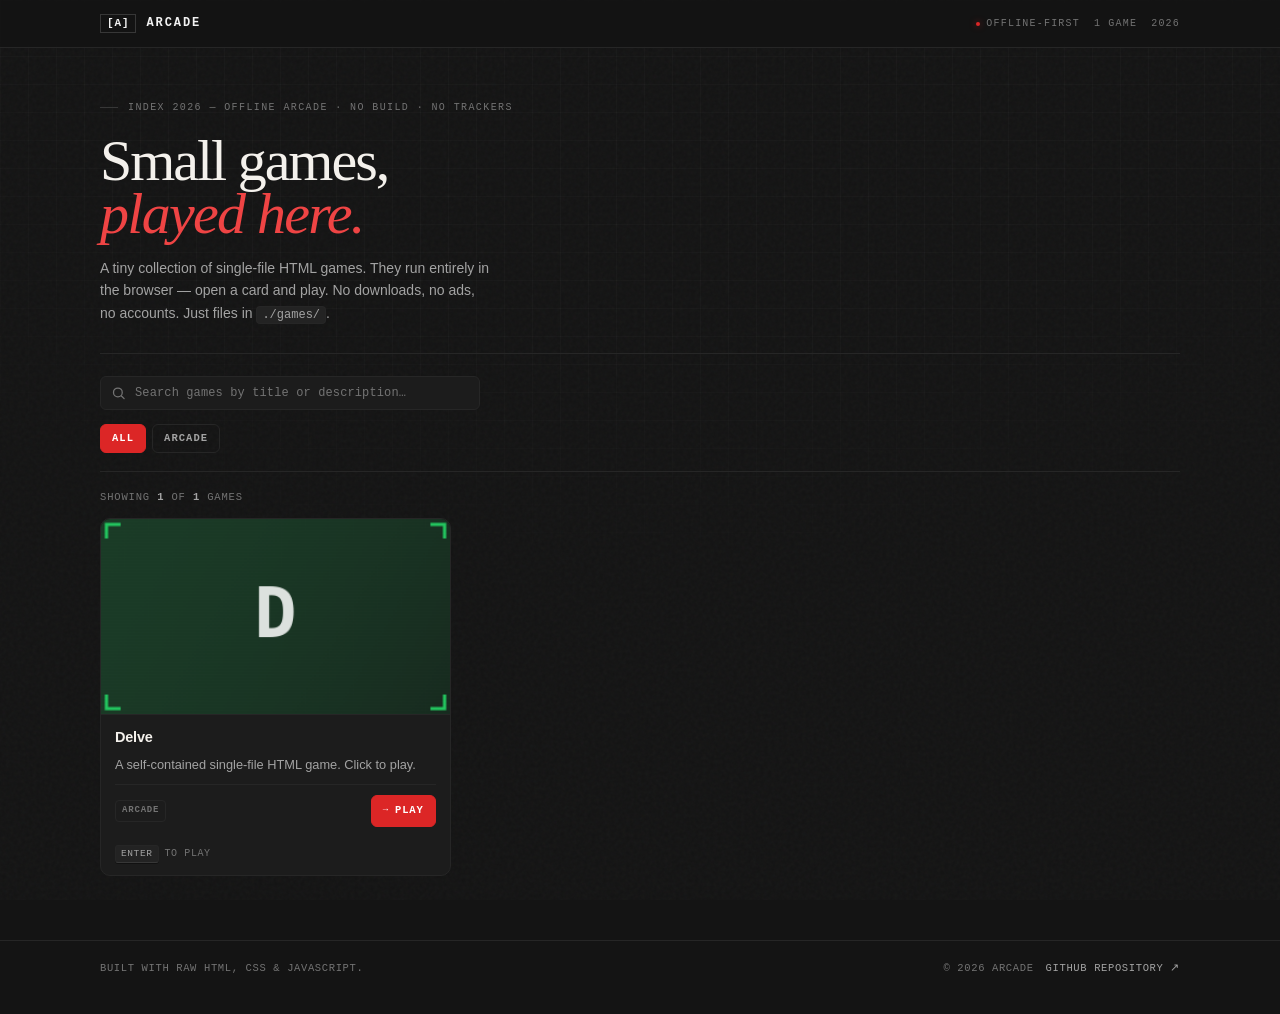
==== index.html @ 71272cf6 "Initial site: game display with auto-discovery" ====
<!DOCTYPE html>
<html lang="en">
<head>
  <meta charset="UTF-8" />
  <meta name="viewport" content="width=device-width, initial-scale=1.0" />
  <meta name="description" content="A sleek, dark-themed arcade of self-contained single-file HTML games. No downloads, no dependencies — just play." />
  <meta name="theme-color" content="#141414" />
  <title>Arcade — Instant Browser Games</title>
  <link rel="stylesheet" href="./style.css" />
  <link rel="icon" href="data:image/svg+xml,%3Csvg xmlns='http://www.w3.org/2000/svg' viewBox='0 0 32 32'%3E%3Crect width='32' height='32' rx='6' fill='%23141414' stroke='%23dc2626'/%3E%3Ctext x='16' y='21' font-family='monospace' font-size='13' font-weight='700' fill='%23ef4444' text-anchor='middle'%3E[A]%3C/text%3E%3C/svg%3E" />
  <script defer src="./js/app.js"></script>
</head>
<body>
  <header class="site-header">
    <div class="header-inner">
      <a class="brand" href="./index.html" aria-label="Arcade home">
        <span class="brand-mark" aria-hidden="true">[A]</span>
        <span class="brand-name">Arcade</span>
      </a>
      <div class="header-meta" aria-hidden="true">
        <span><i></i> Offline-first</span>
        <span id="header-count">— games</span>
        <span>2026</span>
      </div>
    </div>
  </header>

  <main class="site-main" id="main">
    <section class="hero" aria-labelledby="hero-title">
      <div class="hero-meta">Index 2026 — Offline arcade · No build · No trackers</div>
      <h1 id="hero-title">Small games,<br /><em>played here.</em></h1>
      <p>
        A tiny collection of single-file HTML games. They run entirely in the browser —
        open a card and play. No downloads, no ads, no accounts. Just files in
        <code style="font-family: var(--font-mono); font-size: 12px; background: #232323; border: 1px solid var(--line); padding: 1px 5px; border-radius: 4px;">./games/</code>.
      </p>
    </section>

    <section class="controls" aria-label="Search and filter games">
      <div class="search-box" id="search-box">
        <span class="search-icon" aria-hidden="true">
          <svg width="15" height="15" viewBox="0 0 24 24" fill="none" stroke="currentColor" stroke-width="2" stroke-linecap="round">
            <circle cx="11" cy="11" r="7"></circle>
            <path d="m21 21-4.3-4.3"></path>
          </svg>
        </span>
        <input
          type="search"
          id="search-input"
          placeholder="Search games by title or description…"
          aria-label="Search games"
          autocomplete="off"
          spellcheck="false"
        />
        <button class="search-clear" id="search-clear" aria-label="Clear search" title="Clear search">&times;</button>
      </div>
      <div class="tag-filter" id="tag-filter" role="group" aria-label="Filter by category"></div>
    </section>

    <section aria-label="Game list">
      <div class="grid-stats" id="grid-stats">
        <p class="count" id="game-count" role="status" aria-live="polite"></p>
        <button class="clear-filters-link" id="clear-filters" type="button" hidden>Reset search &amp; filters</button>
      </div>
      <div class="game-grid" id="game-grid"></div>
    </section>
  </main>

  <footer class="site-footer">
    <div class="footer-inner">
      <span>Built with raw HTML, CSS &amp; JavaScript.</span>
      <span class="spacer"></span>
      <span>© <span id="footer-year">2026</span> Arcade</span>
      <a href="https://github.com/" target="_blank" rel="noopener noreferrer">GitHub Repository ↗</a>
    </div>
  </footer>

  <!-- Theater modal for playing games -->
  <div class="modal-overlay" id="modal-overlay" role="dialog" aria-modal="true" aria-label="Game player">
    <div class="modal" id="modal">
      <header class="modal-header">
        <h2 class="modal-title" id="modal-title">Game</h2>
        <div class="modal-controls">
          <button class="tool-btn" id="btn-fullscreen" type="button" title="Toggle fullscreen (F)">
            <span aria-hidden="true" class="fs-icon">⛶</span><span class="txt">Fullscreen</span>
          </button>
          <button class="tool-btn" id="btn-reload" type="button" title="Reload game (R)">
            <span aria-hidden="true">↻</span><span class="txt">Reload</span>
          </button>
          <button class="tool-btn close-btn" id="btn-close" type="button" title="Close (Esc)">
            <span aria-hidden="true">&times;</span><span class="txt">Close</span>
          </button>
        </div>
      </header>
      <div class="modal-stage" id="modal-stage"></div>
      <footer class="modal-footer">
        <span>Tip: <kbd>Esc</kbd> close</span>
        <span><kbd>F</kbd> fullscreen</span>
        <span><kbd>R</kbd> restart</span>
        <span class="spacer"></span>
        <span id="modal-controls-hint">Use keyboard or mouse inside the game</span>
      </footer>
    </div>
  </div>

  <noscript>
    <p style="padding: 16px; text-align: center; color: #9a9aa8;">
      This site requires JavaScript to list and launch games.
    </p>
  </noscript>
</body>
</html>
---- style.css ----
/* ============================================================
   Arcade — Refined Stylesheet
   Editorial / brutalist de-AI'd direction.
   Keeps tokens functional but drops AI tropes:
   no purple glows, no gradient text, no pill haze.
   ============================================================ */

/* ---------- Tokens ---------- */
:root {
  --bg: #141414;
  --surface: #1c1c1c;
  --surface-elevated: #252525;
  --border: #2e2e2e;
  --border-strong: #3d3d3d;
  --accent: #dc2626;
  --accent-bright: #ef4444;
  --accent-rgb: 220, 38, 38;

  /* refined additions */
  --paper: #f4f1ec;
  --ink: #f2f2f2;
  --muted: #a3a3a3;
  --faint: #737373;
  --line: #262626;
  --line-strong: #373737;
  --text: #f2f2f2;
  --text-muted: #a3a3a3;
  --text-faint: #737373;

  --radius-s: 6px;
  --radius-m: 8px;
  --radius-l: 10px;
  --radius-xl: 12px;

  --transition-s: 150ms ease;
  --transition-m: 180ms ease;

  --font-display: "Iowan Old Style", "Palatino Linotype", Palatino, Georgia, serif;
  --font-sans: ui-sans-system, -apple-system, BlinkMacSystemFont, "Segoe UI", Roboto, Helvetica, Arial, sans-serif;
  --font-mono: ui-monospace, "SF Mono", "Cascadia Code", Menlo, Consolas, monospace;

  --header-h: 48px;
  --grid-gap: 14px;
}

/* ---------- Reset ---------- */
*, *::before, *::after { box-sizing: border-box; margin: 0; padding: 0; }
html { scroll-behavior: smooth; }
body {
  min-height: 100vh;
  background: var(--bg);
  color: var(--text);
  font-family: var(--font-sans);
  font-size: 15px;
  line-height: 1.5;
  -webkit-font-smoothing: antialiased;
  text-rendering: optimizeLegibility;
  position: relative;
}
body::before {
  content: "";
  position: fixed;
  inset: 0;
  pointer-events: none;
  z-index: 0;
  opacity: 0.032;
  background-image: url("data:image/svg+xml,%3Csvg xmlns='http://www.w3.org/2000/svg' viewBox='0 0 256 256'%3E%3Cfilter id='n'%3E%3CfeTurbulence type='fractalNoise' baseFrequency='0.92' numOctaves='3' stitchTiles='stitch'/%3E%3C/filter%3E%3Crect width='100%25' height='100%25' filter='url(%23n)'/%3E%3C/svg%3E");
}
body::after {
  content: "";
  position: fixed;
  inset: 0;
  pointer-events: none;
  z-index: 0;
  background-image:
    linear-gradient(rgba(255,255,255,0.018) 1px, transparent 1px),
    linear-gradient(90deg, rgba(255,255,255,0.018) 1px, transparent 1px);
  background-size: 28px 28px;
  mask-image: radial-gradient(ellipse 85% 70% at 50% 0%, black 55%, transparent 100%);
}
body.modal-open { overflow: hidden; }
button { font: inherit; color: inherit; background: none; border: none; cursor: pointer; }
input, button { outline: none; }
img, canvas, iframe { display: block; max-width: 100%; }
a { color: var(--text); text-decoration: underline; text-decoration-color: rgba(220,38,38,0.35); text-underline-offset: 3px; transition: text-decoration-color var(--transition-s); }
a:hover { text-decoration-color: rgba(220,38,38,0.9); color: #fff; }
:focus-visible { outline: 1px solid var(--accent); outline-offset: 2px; }
::selection { background: var(--accent); color: #fff; }

/* ---------- Shell ---------- */
.site-header {
  position: sticky;
  top: 0;
  z-index: 50;
  height: var(--header-h);
  background: rgba(20,20,20,0.96);
  border-bottom: 1px solid var(--line);
  backdrop-filter: blur(8px);
  -webkit-backdrop-filter: blur(8px);
}
.header-inner {
  max-width: 1120px;
  height: 100%;
  margin: 0 auto;
  padding: 0 20px;
  display: flex;
  align-items: center;
  justify-content: space-between;
  gap: 20px;
  position: relative;
  z-index: 1;
}
.brand {
  display: inline-flex;
  align-items: baseline;
  gap: 10px;
  color: var(--text);
  text-decoration: none;
  white-space: nowrap;
}
.brand-mark {
  font-family: var(--font-mono);
  font-size: 11px;
  font-weight: 700;
  letter-spacing: 0.08em;
  color: var(--text);
  border: 1px solid var(--line-strong);
  padding: 3px 6px;
  line-height: 1;
}
.brand-name {
  font-family: var(--font-mono);
  font-size: 12px;
  font-weight: 600;
  letter-spacing: 0.16em;
  text-transform: uppercase;
  color: var(--text);
}
.header-meta {
  font-family: var(--font-mono);
  font-size: 10px;
  letter-spacing: 0.12em;
  text-transform: uppercase;
  color: var(--text-faint);
  display: flex;
  gap: 14px;
  align-items: center;
}
.header-meta span { display: inline-flex; align-items: center; gap: 6px; }
.header-meta i {
  width: 4px; height: 4px; border-radius: 50%;
  background: var(--accent);
  display: inline-block;
  box-shadow: 0 0 6px rgba(220,38,38,0.6);
}

.site-main {
  max-width: 1120px;
  margin: 0 auto;
  padding: 0 20px 64px;
  position: relative;
  z-index: 1;
}

/* ---------- Hero ---------- */
.hero {
  padding: 52px 0 0;
  max-width: none;
  border-bottom: 1px solid var(--line);
  margin-bottom: 22px;
}
.hero-meta {
  font-family: var(--font-mono);
  font-size: 10px;
  letter-spacing: 0.14em;
  text-transform: uppercase;
  color: var(--text-faint);
  margin-bottom: 18px;
  line-height: 1.6;
  overflow-wrap: anywhere;
}
.hero-meta::before {
  content: "";
  width: 18px;
  height: 1px;
  background: var(--line-strong);
  display: inline-block;
  vertical-align: middle;
  margin-right: 10px;
}
.hero h1 {
  font-family: var(--font-display);
  font-size: clamp(38px, 5.2vw, 58px);
  font-weight: 400;
  line-height: 0.92;
  letter-spacing: -0.035em;
  color: var(--paper);
  margin-bottom: 16px;
  max-width: 14ch;
}
.hero h1 em {
  font-style: italic;
  font-weight: 400;
  color: var(--accent-bright);
  letter-spacing: -0.03em;
}
.hero p {
  font-size: 14px;
  line-height: 1.6;
  color: var(--text-muted);
  max-width: 50ch;
  padding-bottom: 28px;
}

/* ---------- Controls ---------- */
.controls {
  display: flex;
  flex-direction: column;
  gap: 14px;
  padding-bottom: 18px;
  border-bottom: 1px solid var(--line);
  margin-bottom: 18px;
}
.search-box {
  position: relative;
  max-width: 380px;
}
.search-box .search-icon {
  position: absolute;
  left: 11px;
  top: 50%;
  transform: translateY(-50%);
  color: var(--text-faint);
  pointer-events: none;
  display: grid;
  place-items: center;
}
.search-box input {
  width: 100%;
  padding: 9px 36px 9px 34px;
  font-family: var(--font-mono);
  font-size: 12.5px;
  letter-spacing: 0.01em;
  color: var(--text);
  background: var(--surface);
  border: 1px solid var(--line);
  border-radius: var(--radius-s);
  transition: border-color var(--transition-s), background var(--transition-s);
}
.search-box input::placeholder {
  color: var(--text-faint);
  font-family: var(--font-mono);
  font-size: 12px;
}
.search-box input::-webkit-search-cancel-button,
.search-box input::-webkit-search-decoration { -webkit-appearance: none; appearance: none; }
.search-box input:focus {
  border-color: var(--accent);
  background: #232323;
  box-shadow: 0 0 0 2px rgba(220,38,38,0.15);
}
.search-clear {
  position: absolute;
  right: 6px;
  top: 50%;
  transform: translateY(-50%);
  width: 22px;
  height: 22px;
  display: none;
  place-items: center;
  border-radius: 4px;
  color: var(--text-muted);
  border: 1px solid transparent;
  font-size: 14px;
  line-height: 1;
}
.search-clear:hover { border-color: var(--line); color: var(--text); }
.search-box.has-text .search-clear { display: grid; }

.tag-filter {
  display: flex;
  flex-wrap: wrap;
  gap: 6px;
}
.tag-btn {
  font-family: var(--font-mono);
  font-size: 10.5px;
  font-weight: 600;
  letter-spacing: 0.1em;
  text-transform: uppercase;
  color: var(--text-muted);
  background: transparent;
  border: 1px solid var(--line);
  border-radius: 6px;
  padding: 6px 11px;
  transition: all var(--transition-s);
}
.tag-btn:hover { color: var(--text); border-color: var(--line-strong); }
.tag-btn.active {
  color: #fff;
  background: var(--accent);
  border-color: var(--accent);
}

/* ---------- Grid stats ---------- */
.grid-stats {
  display: flex;
  align-items: baseline;
  justify-content: space-between;
  gap: 12px;
  margin-bottom: 12px;
  font-family: var(--font-mono);
  font-size: 10.5px;
  letter-spacing: 0.08em;
  text-transform: uppercase;
  color: var(--text-faint);
}
.grid-stats .count b { color: var(--text-muted); font-weight: 700; }
.clear-filters-link {
  font-family: var(--font-mono);
  font-size: 10.5px;
  letter-spacing: 0.06em;
  text-transform: uppercase;
  color: var(--accent-bright);
  text-decoration: underline;
  text-decoration-color: rgba(220,38,38,0.35);
  text-underline-offset: 3px;
}
.clear-filters-link:hover { color: var(--accent-bright); text-decoration-color: rgba(220,38,38,0.8); }

/* ---------- Cards ---------- */
.game-grid {
  display: grid;
  grid-template-columns: repeat(auto-fill, minmax(280px, 1fr));
  gap: var(--grid-gap);
}
.game-card {
  position: relative;
  display: flex;
  flex-direction: column;
  background: var(--surface);
  border: 1px solid var(--line);
  border-radius: var(--radius-l);
  overflow: hidden;
  text-align: left;
  transition: border-color var(--transition-m), transform var(--transition-m), background var(--transition-m);
  animation: card-in 0.32s ease both;
}
@keyframes card-in { from { opacity: 0; transform: translateY(6px); } to { opacity: 1; transform: translateY(0); } }
.game-card:hover,
.game-card:focus-visible {
  border-color: rgba(220,38,38,0.45);
  background: #232323;
  transform: translateY(-2px);
}
.game-card:focus-visible { outline: 1px solid var(--accent); outline-offset: 2px; }

.game-thumb {
  position: relative;
  border-bottom: 1px solid var(--line);
  overflow: hidden;
  flex-shrink: 0;
  aspect-ratio: 16 / 9;
  background: #191919;
}
.game-thumb::after {
  content: "";
  position: absolute;
  inset: 0;
  background: repeating-linear-gradient(
    to bottom,
    transparent 0px,
    transparent 2px,
    rgba(255,255,255,0.022) 3px
  );
  pointer-events: none;
  mix-blend-mode: overlay;
}
.game-thumb canvas { width: 100%; height: 100%; display: block; }

.card-body {
  padding: 14px 14px 12px;
  display: flex;
  flex-direction: column;
  flex-grow: 1;
  gap: 8px;
}
.game-title {
  font-family: var(--font-sans);
  font-size: 14.5px;
  font-weight: 650;
  letter-spacing: -0.015em;
  color: var(--paper);
  line-height: 1.2;
}
.game-desc {
  font-size: 12.8px;
  line-height: 1.5;
  color: var(--text-muted);
  display: -webkit-box;
  -webkit-line-clamp: 2;
  -webkit-box-orient: vertical;
  overflow: hidden;
  flex-grow: 1;
}
.game-card-foot {
  display: flex;
  align-items: center;
  justify-content: space-between;
  gap: 10px;
  padding-top: 10px;
  margin-top: 2px;
  border-top: 1px solid var(--line);
}
.game-tags { display: flex; flex-wrap: wrap; gap: 5px; }
.game-tag {
  font-family: var(--font-mono);
  font-size: 9px;
  font-weight: 600;
  letter-spacing: 0.09em;
  text-transform: uppercase;
  padding: 3px 6px;
  border-radius: 4px;
  color: var(--text-faint);
  border: 1px solid var(--line);
  background: transparent;
}
.play-btn {
  display: inline-flex;
  align-items: center;
  gap: 6px;
  padding: 7px 11px;
  font-family: var(--font-mono);
  font-size: 10.5px;
  font-weight: 700;
  letter-spacing: 0.08em;
  text-transform: uppercase;
  color: #fff;
  background: var(--accent);
  border: 1px solid var(--accent);
  border-radius: 6px;
  white-space: nowrap;
  transition: background var(--transition-s), border-color var(--transition-s), transform var(--transition-s);
}
.play-btn:hover { background: var(--accent-bright); border-color: var(--accent-bright); transform: none; box-shadow: none; }
.play-btn .play-icon { font-size: 9px; transform: translateY(-0.5px); }

.kbd-hint {
  display: flex;
  align-items: center;
  gap: 6px;
  font-family: var(--font-mono);
  font-size: 10px;
  letter-spacing: 0.06em;
  text-transform: uppercase;
  color: var(--text-faint);
  margin-top: 10px;
}
.kbd-hint kbd {
  font-family: var(--font-mono);
  font-size: 9.5px;
  padding: 1px 5px;
  border-radius: 3px;
  background: #232323;
  border: 1px solid var(--line);
  border-bottom-color: #373737;
  color: var(--text-muted);
  box-shadow: 0 1px 0 rgba(0,0,0,0.4);
}

/* ---------- Empty ---------- */
.empty-state {
  grid-column: 1 / -1;
  padding: 56px 24px;
  text-align: center;
  border: 1px dashed var(--line-strong);
  border-radius: var(--radius-l);
  background: rgba(255,255,255,0.01);
  animation: card-in 0.32s ease both;
}
.empty-state .empty-icon { font-size: 22px; margin-bottom: 10px; opacity: 0.9; }
.empty-state p:first-of-type { font-family: var(--font-sans); font-size: 13px; font-weight: 600; color: var(--paper); margin-bottom: 4px; }
.empty-state p:last-of-type { font-family: var(--font-mono); font-size: 11px; color: var(--text-faint); }

/* ---------- Modal ---------- */
.modal-overlay {
  position: fixed;
  inset: 0;
  z-index: 100;
  display: flex;
  align-items: center;
  justify-content: center;
  padding: clamp(10px, 2.5vw, 28px);
  background: rgba(6, 6, 8, 0.72);
  opacity: 0;
  visibility: hidden;
  transition: opacity var(--transition-m), visibility var(--transition-m);
}
.modal-overlay.open { opacity: 1; visibility: visible; }
.modal {
  width: min(1060px, 100%);
  height: min(76vh, 780px);
  display: flex;
  flex-direction: column;
  background: #1c1c1c;
  border: 1px solid var(--line-strong);
  border-radius: var(--radius-xl);
  overflow: hidden;
  transform: translateY(8px);
  transition: transform var(--transition-m);
  box-shadow: 0 16px 48px rgba(0,0,0,0.6);
}
.modal-overlay.open .modal { transform: translateY(0); }
.modal-header {
  display: flex;
  align-items: center;
  gap: 12px;
  padding: 11px 14px;
  border-bottom: 1px solid var(--line);
  flex-shrink: 0;
  background: #1e1e1e;
}
.modal-title {
  flex-grow: 1;
  font-family: var(--font-mono);
  font-size: 11px;
  font-weight: 700;
  letter-spacing: 0.1em;
  text-transform: uppercase;
  color: var(--paper);
  white-space: nowrap;
  overflow: hidden;
  text-overflow: ellipsis;
}
.modal-controls { display: flex; align-items: center; gap: 6px; }
.tool-btn {
  display: inline-flex;
  align-items: center;
  gap: 6px;
  padding: 6px 10px;
  font-family: var(--font-mono);
  font-size: 10.5px;
  font-weight: 600;
  letter-spacing: 0.06em;
  text-transform: uppercase;
  color: var(--text-muted);
  background: transparent;
  border: 1px solid var(--line);
  border-radius: 6px;
  transition: all var(--transition-s);
}
.tool-btn:hover { color: var(--paper); border-color: var(--line-strong); background: #252525; }
.tool-btn.close-btn { color: var(--paper); border-color: var(--line-strong); }
.tool-btn.close-btn:hover { background: var(--accent); color: #fff; border-color: var(--accent); }

.modal-stage {
  flex-grow: 1;
  position: relative;
  display: grid;
  place-items: center;
  padding: 12px;
  background: #0f0f0f;
  background-image:
    linear-gradient(rgba(255,255,255,0.02) 1px, transparent 1px),
    linear-gradient(90deg, rgba(255,255,255,0.02) 1px, transparent 1px);
  background-size: 24px 24px;
  overflow: hidden;
}
.modal-stage iframe {
  width: 100%;
  height: 100%;
  border: 1px solid var(--line);
  border-radius: 8px;
  background: #000;
}
.modal-footer {
  display: flex;
  align-items: center;
  gap: 10px;
  padding: 9px 14px;
  border-top: 1px solid var(--line);
  font-family: var(--font-mono);
  font-size: 10px;
  letter-spacing: 0.06em;
  text-transform: uppercase;
  color: var(--text-faint);
  flex-shrink: 0;
  background: #1a1a1a;
}
.modal-footer kbd {
  font-family: var(--font-mono);
  font-size: 9.5px;
  padding: 2px 5px;
  border-radius: 3px;
  background: #252525;
  border: 1px solid var(--line);
  color: var(--text-muted);
  text-transform: none;
  letter-spacing: 0;
}
.modal-footer .spacer { flex-grow: 1; }

/* ---------- Footer ---------- */
.site-footer {
  border-top: 1px solid var(--line);
  padding: 20px 0 36px;
  position: relative;
  z-index: 1;
}
.footer-inner {
  max-width: 1120px;
  margin: 0 auto;
  padding: 0 20px;
  display: flex;
  flex-wrap: wrap;
  align-items: center;
  gap: 12px;
  font-family: var(--font-mono);
  font-size: 10.5px;
  letter-spacing: 0.06em;
  text-transform: uppercase;
  color: var(--text-faint);
}
.footer-inner .spacer { flex-grow: 1; }
.footer-inner a { color: var(--text-muted); text-decoration: none; border-bottom: 1px solid transparent; }
.footer-inner a:hover { color: var(--accent-bright); border-bottom-color: var(--accent); }

/* scrollbar */
::-webkit-scrollbar { width: 8px; height: 8px; }
::-webkit-scrollbar-track { background: var(--bg); }
::-webkit-scrollbar-thumb { background: #333; border-radius: 4px; border: 1px solid var(--bg); }
::-webkit-scrollbar-thumb:hover { background: var(--accent); }

/* ---------- Responsive ---------- */
@media (max-width: 760px) {
  :root { --header-h: 44px; }
  .header-meta { display: none; }
  .hero { padding-top: 32px; }
  .hero h1 { font-size: clamp(32px, 9vw, 42px); }
  .hero-meta { font-size: 9px; letter-spacing: 0.1em; }
  .site-main, .footer-inner { padding-left: 16px; padding-right: 16px; }
  .modal-overlay { padding: 0; }
  .modal { width: 100%; height: 100dvh; border-radius: 0; border-left: none; border-right: none; }
  .modal-footer { display: none; }
  .tool-btn span.txt { display: none; }
}
@media (prefers-reduced-motion: reduce) {
  *, *::before, *::after { animation-duration: 0.01ms !important; transition-duration: 0.01ms !important; }
}
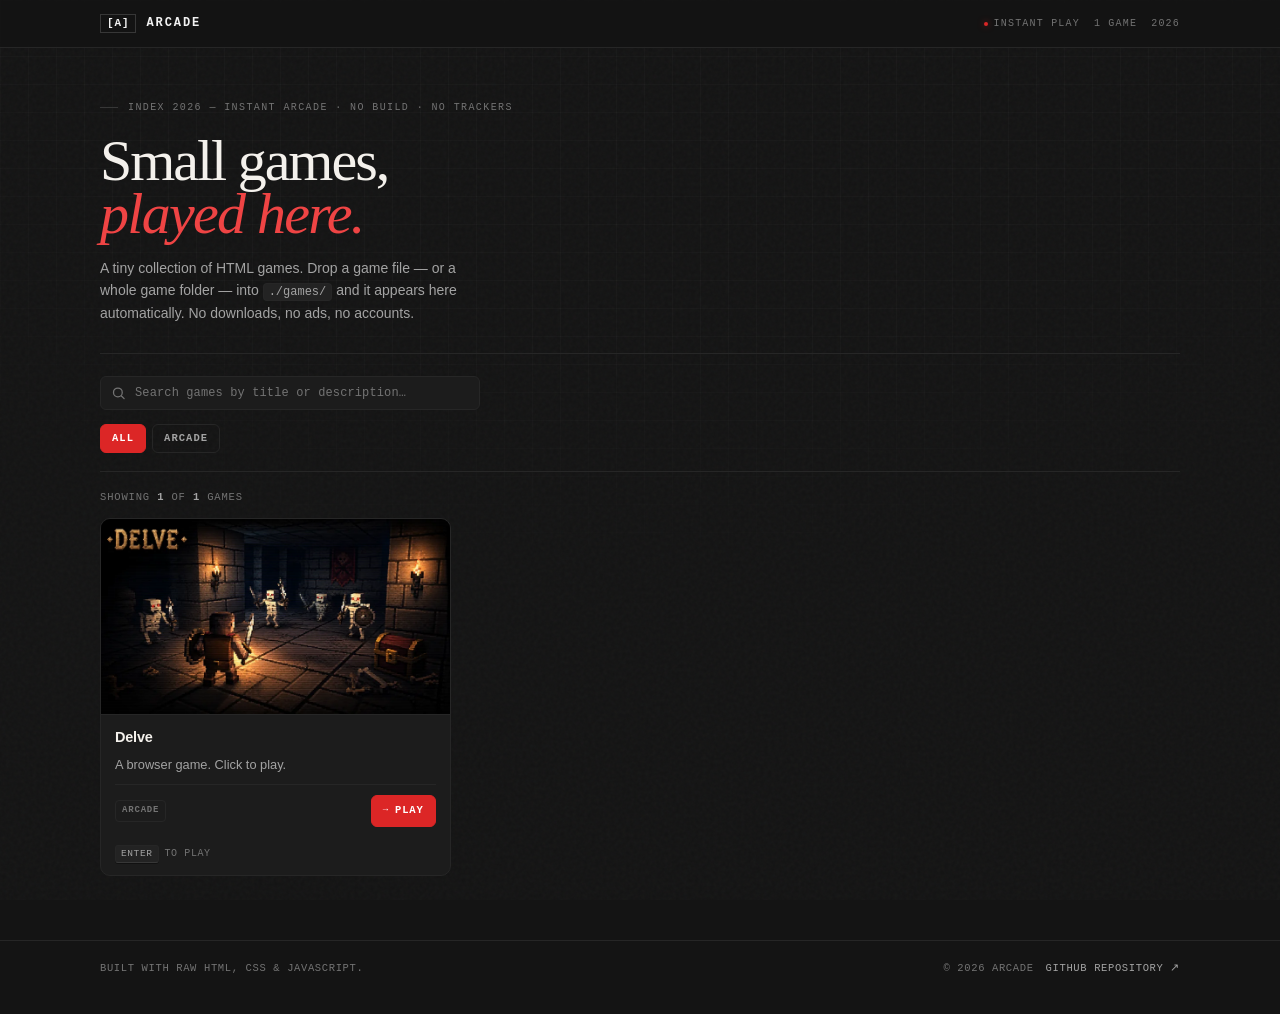
==== commit 9a35ae60: "Folder games: drop a folder with index.html (plus assets and art) into games/ - Trees API discovery," ====
--- a/index.html
+++ b/index.html
@@ -3,7 +3,7 @@
 <head>
   <meta charset="UTF-8" />
   <meta name="viewport" content="width=device-width, initial-scale=1.0" />
-  <meta name="description" content="A sleek, dark-themed arcade of self-contained single-file HTML games. No downloads, no dependencies — just play." />
+  <meta name="description" content="A sleek, dark-themed arcade of small HTML games. Drop a game into ./games/ and it appears here. No downloads, no accounts — just play." />
   <meta name="theme-color" content="#141414" />
   <title>Arcade — Instant Browser Games</title>
   <link rel="stylesheet" href="./style.css" />
@@ -18,7 +18,7 @@
         <span class="brand-name">Arcade</span>
       </a>
       <div class="header-meta" aria-hidden="true">
-        <span><i></i> Offline-first</span>
+        <span><i></i> Instant play</span>
         <span id="header-count">— games</span>
         <span>2026</span>
       </div>
@@ -27,12 +27,13 @@
 
   <main class="site-main" id="main">
     <section class="hero" aria-labelledby="hero-title">
-      <div class="hero-meta">Index 2026 — Offline arcade · No build · No trackers</div>
+      <div class="hero-meta">Index 2026 — Instant arcade · No build · No trackers</div>
       <h1 id="hero-title">Small games,<br /><em>played here.</em></h1>
       <p>
-        A tiny collection of single-file HTML games. They run entirely in the browser —
-        open a card and play. No downloads, no ads, no accounts. Just files in
-        <code style="font-family: var(--font-mono); font-size: 12px; background: #232323; border: 1px solid var(--line); padding: 1px 5px; border-radius: 4px;">./games/</code>.
+        A tiny collection of HTML games. Drop a game file — or a whole game folder —
+        into
+        <code style="font-family: var(--font-mono); font-size: 12px; background: #232323; border: 1px solid var(--line); padding: 1px 5px; border-radius: 4px;">./games/</code>
+        and it appears here automatically. No downloads, no ads, no accounts.
       </p>
     </section>
 
@@ -71,35 +72,26 @@
       <span>Built with raw HTML, CSS &amp; JavaScript.</span>
       <span class="spacer"></span>
       <span>© <span id="footer-year">2026</span> Arcade</span>
-      <a href="https://github.com/" target="_blank" rel="noopener noreferrer">GitHub Repository ↗</a>
+      <a href="https://github.com/ItsNoahJ/game-display-site" target="_blank" rel="noopener noreferrer">GitHub Repository ↗</a>
     </div>
   </footer>
 
   <!-- Theater modal for playing games -->
   <div class="modal-overlay" id="modal-overlay" role="dialog" aria-modal="true" aria-label="Game player">
     <div class="modal" id="modal">
-      <header class="modal-header">
-        <h2 class="modal-title" id="modal-title">Game</h2>
-        <div class="modal-controls">
-          <button class="tool-btn" id="btn-fullscreen" type="button" title="Toggle fullscreen (F)">
-            <span aria-hidden="true" class="fs-icon">⛶</span><span class="txt">Fullscreen</span>
+      <div class="modal-stage" id="modal-stage">
+        <div class="modal-tools" id="modal-tools">
+          <button class="tool-btn" id="btn-fullscreen" type="button" title="Fullscreen" aria-label="Toggle fullscreen">
+            <span aria-hidden="true">&#x26F6;</span>
           </button>
-          <button class="tool-btn" id="btn-reload" type="button" title="Reload game (R)">
-            <span aria-hidden="true">↻</span><span class="txt">Reload</span>
+          <button class="tool-btn" id="btn-reload" type="button" title="Reload game" aria-label="Reload game">
+            <span aria-hidden="true">&#x21BB;</span>
           </button>
-          <button class="tool-btn close-btn" id="btn-close" type="button" title="Close (Esc)">
-            <span aria-hidden="true">&times;</span><span class="txt">Close</span>
+          <button class="tool-btn close-btn" id="btn-close" type="button" title="Close (Esc)" aria-label="Close game">
+            <span aria-hidden="true">&times;</span>
           </button>
         </div>
-      </header>
-      <div class="modal-stage" id="modal-stage"></div>
-      <footer class="modal-footer">
-        <span>Tip: <kbd>Esc</kbd> close</span>
-        <span><kbd>F</kbd> fullscreen</span>
-        <span><kbd>R</kbd> restart</span>
-        <span class="spacer"></span>
-        <span id="modal-controls-hint">Use keyboard or mouse inside the game</span>
-      </footer>
+      </div>
     </div>
   </div>
 
--- a/style.css
+++ b/style.css
@@ -377,6 +377,8 @@
   mix-blend-mode: overlay;
 }
 .game-thumb canvas { width: 100%; height: 100%; display: block; }
+.game-thumb-img { position: absolute; inset: 0; width: 100%; height: 100%; object-fit: cover; display: block; opacity: 0; transition: opacity 0.25s ease; }
+.game-thumb-img.loaded { opacity: 1; }
 
 .card-body {
   padding: 14px 14px 12px;
@@ -498,8 +500,9 @@
 }
 .modal-overlay.open { opacity: 1; visibility: visible; }
 .modal {
-  width: min(1060px, 100%);
-  height: min(76vh, 780px);
+  width: min(96vw, calc((100dvh - 56px) * 16 / 9));
+  height: auto;
+  aspect-ratio: 16 / 9;
   display: flex;
   flex-direction: column;
   background: #1c1c1c;
@@ -511,40 +514,16 @@
   box-shadow: 0 16px 48px rgba(0,0,0,0.6);
 }
 .modal-overlay.open .modal { transform: translateY(0); }
-.modal-header {
-  display: flex;
-  align-items: center;
-  gap: 12px;
-  padding: 11px 14px;
-  border-bottom: 1px solid var(--line);
-  flex-shrink: 0;
-  background: #1e1e1e;
-}
-.modal-title {
-  flex-grow: 1;
-  font-family: var(--font-mono);
-  font-size: 11px;
-  font-weight: 700;
-  letter-spacing: 0.1em;
-  text-transform: uppercase;
-  color: var(--paper);
-  white-space: nowrap;
-  overflow: hidden;
-  text-overflow: ellipsis;
-}
-.modal-controls { display: flex; align-items: center; gap: 6px; }
 .tool-btn {
   display: inline-flex;
   align-items: center;
-  gap: 6px;
-  padding: 6px 10px;
-  font-family: var(--font-mono);
-  font-size: 10.5px;
-  font-weight: 600;
-  letter-spacing: 0.06em;
-  text-transform: uppercase;
+  justify-content: center;
+  width: 30px;
+  height: 30px;
+  font-size: 14px;
+  line-height: 1;
   color: var(--text-muted);
-  background: transparent;
+  background: rgba(26, 26, 26, 0.65);
   border: 1px solid var(--line);
   border-radius: 6px;
   transition: all var(--transition-s);
@@ -573,32 +552,25 @@
   border-radius: 8px;
   background: #000;
 }
-.modal-footer {
-  display: flex;
-  align-items: center;
-  gap: 10px;
-  padding: 9px 14px;
-  border-top: 1px solid var(--line);
-  font-family: var(--font-mono);
-  font-size: 10px;
-  letter-spacing: 0.06em;
-  text-transform: uppercase;
-  color: var(--text-faint);
-  flex-shrink: 0;
-  background: #1a1a1a;
-}
-.modal-footer kbd {
-  font-family: var(--font-mono);
-  font-size: 9.5px;
-  padding: 2px 5px;
-  border-radius: 3px;
-  background: #252525;
-  border: 1px solid var(--line);
-  color: var(--text-muted);
-  text-transform: none;
-  letter-spacing: 0;
-}
-.modal-footer .spacer { flex-grow: 1; }
+
+/* Floating player controls — appear on hover over the game container,
+   no chrome bar of their own. On touch devices they stay visible. */
+.modal-tools {
+  position: absolute;
+  top: 14px;
+  right: 14px;
+  display: flex;
+  gap: 6px;
+  z-index: 2;
+  opacity: 0;
+  pointer-events: none;
+  transition: opacity var(--transition-s);
+}
+.modal:hover .modal-tools,
+.modal-tools:focus-within { opacity: 1; pointer-events: auto; }
+@media (hover: none) {
+  .modal-tools { opacity: 0.85; pointer-events: auto; }
+}
 
 /* ---------- Footer ---------- */
 .site-footer {
@@ -641,8 +613,6 @@
   .site-main, .footer-inner { padding-left: 16px; padding-right: 16px; }
   .modal-overlay { padding: 0; }
   .modal { width: 100%; height: 100dvh; border-radius: 0; border-left: none; border-right: none; }
-  .modal-footer { display: none; }
-  .tool-btn span.txt { display: none; }
 }
 @media (prefers-reduced-motion: reduce) {
   *, *::before, *::after { animation-duration: 0.01ms !important; transition-duration: 0.01ms !important; }
